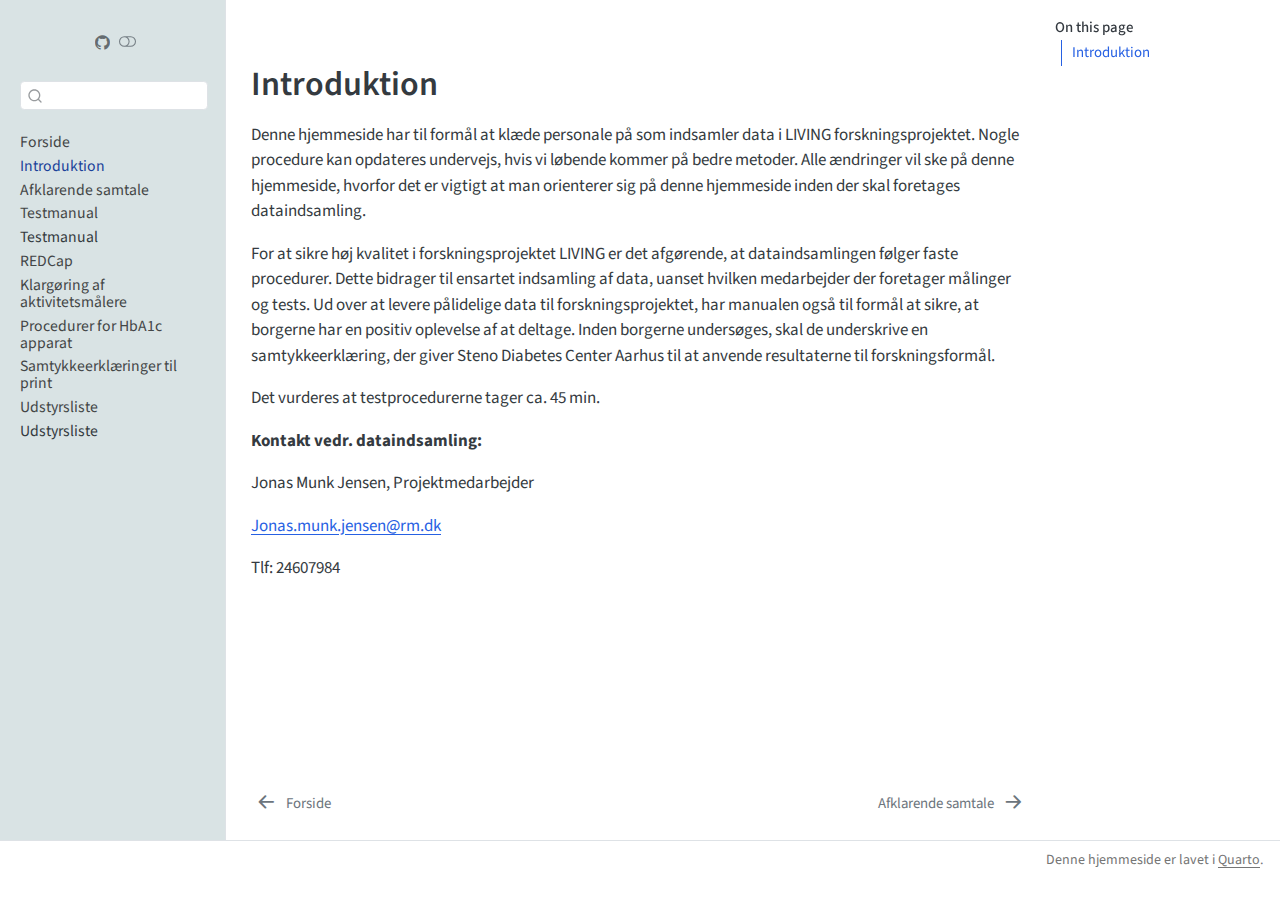
==== 0-introduktion.html @ ac3f7b63 "Built site for gh-pages" ====
<!DOCTYPE html>
<html xmlns="http://www.w3.org/1999/xhtml" lang="en" xml:lang="en"><head>

<meta charset="utf-8">
<meta name="generator" content="quarto-1.5.56">

<meta name="viewport" content="width=device-width, initial-scale=1.0, user-scalable=yes">


<title>introduktion – LIVING forskningsprojekt</title>
<style>
code{white-space: pre-wrap;}
span.smallcaps{font-variant: small-caps;}
div.columns{display: flex; gap: min(4vw, 1.5em);}
div.column{flex: auto; overflow-x: auto;}
div.hanging-indent{margin-left: 1.5em; text-indent: -1.5em;}
ul.task-list{list-style: none;}
ul.task-list li input[type="checkbox"] {
  width: 0.8em;
  margin: 0 0.8em 0.2em -1em; /* quarto-specific, see https://github.com/quarto-dev/quarto-cli/issues/4556 */ 
  vertical-align: middle;
}
</style>


<script src="site_libs/quarto-nav/quarto-nav.js"></script>
<script src="site_libs/clipboard/clipboard.min.js"></script>
<script src="site_libs/quarto-search/autocomplete.umd.js"></script>
<script src="site_libs/quarto-search/fuse.min.js"></script>
<script src="site_libs/quarto-search/quarto-search.js"></script>
<meta name="quarto:offset" content="./">
<link href="./1-afklarende-samtale.html" rel="next">
<link href="./index.html" rel="prev">
<script src="site_libs/quarto-html/quarto.js"></script>
<script src="site_libs/quarto-html/popper.min.js"></script>
<script src="site_libs/quarto-html/tippy.umd.min.js"></script>
<script src="site_libs/quarto-html/anchor.min.js"></script>
<link href="site_libs/quarto-html/tippy.css" rel="stylesheet">
<link href="site_libs/quarto-html/quarto-syntax-highlighting.css" rel="stylesheet" class="quarto-color-scheme" id="quarto-text-highlighting-styles">
<link href="site_libs/quarto-html/quarto-syntax-highlighting-dark.css" rel="prefetch" class="quarto-color-scheme quarto-color-alternate" id="quarto-text-highlighting-styles">
<script src="site_libs/bootstrap/bootstrap.min.js"></script>
<link href="site_libs/bootstrap/bootstrap-icons.css" rel="stylesheet">
<link href="site_libs/bootstrap/bootstrap.min.css" rel="stylesheet" class="quarto-color-scheme" id="quarto-bootstrap" data-mode="light">
<link href="site_libs/bootstrap/bootstrap-dark.min.css" rel="prefetch" class="quarto-color-scheme quarto-color-alternate" id="quarto-bootstrap" data-mode="light">
<script id="quarto-search-options" type="application/json">{
  "location": "sidebar",
  "copy-button": false,
  "collapse-after": 3,
  "panel-placement": "start",
  "type": "textbox",
  "limit": 50,
  "keyboard-shortcut": [
    "f",
    "/",
    "s"
  ],
  "show-item-context": false,
  "language": {
    "search-no-results-text": "No results",
    "search-matching-documents-text": "matching documents",
    "search-copy-link-title": "Copy link to search",
    "search-hide-matches-text": "Hide additional matches",
    "search-more-match-text": "more match in this document",
    "search-more-matches-text": "more matches in this document",
    "search-clear-button-title": "Clear",
    "search-text-placeholder": "",
    "search-detached-cancel-button-title": "Cancel",
    "search-submit-button-title": "Submit",
    "search-label": "Search"
  }
}</script>


</head>

<body class="nav-sidebar docked">

<div id="quarto-search-results"></div>
  <header id="quarto-header" class="headroom fixed-top">
  <nav class="quarto-secondary-nav">
    <div class="container-fluid d-flex">
      <button type="button" class="quarto-btn-toggle btn" data-bs-toggle="collapse" role="button" data-bs-target=".quarto-sidebar-collapse-item" aria-controls="quarto-sidebar" aria-expanded="false" aria-label="Toggle sidebar navigation" onclick="if (window.quartoToggleHeadroom) { window.quartoToggleHeadroom(); }">
        <i class="bi bi-layout-text-sidebar-reverse"></i>
      </button>
        <nav class="quarto-page-breadcrumbs" aria-label="breadcrumb"><ol class="breadcrumb"><li class="breadcrumb-item"><a href="./0-introduktion.html">Introduktion</a></li></ol></nav>
        <a class="flex-grow-1" role="navigation" data-bs-toggle="collapse" data-bs-target=".quarto-sidebar-collapse-item" aria-controls="quarto-sidebar" aria-expanded="false" aria-label="Toggle sidebar navigation" onclick="if (window.quartoToggleHeadroom) { window.quartoToggleHeadroom(); }">      
        </a>
      <button type="button" class="btn quarto-search-button" aria-label="Search" onclick="window.quartoOpenSearch();">
        <i class="bi bi-search"></i>
      </button>
    </div>
  </nav>
</header>
<!-- content -->
<div id="quarto-content" class="quarto-container page-columns page-rows-contents page-layout-article">
<!-- sidebar -->
  <nav id="quarto-sidebar" class="sidebar collapse collapse-horizontal quarto-sidebar-collapse-item sidebar-navigation docked overflow-auto">
    <div class="pt-lg-2 mt-2 text-center sidebar-header">
      <a href="./index.html" class="sidebar-logo-link">
      <img src="./logo.PNG" alt="" class="sidebar-logo py-0 d-lg-inline d-none">
      </a>
      <div class="sidebar-tools-main">
    <a href="https://github.com/Jonasmunkjensen/LIVING" title="LIVING" class="quarto-navigation-tool px-1" aria-label="LIVING"><i class="bi bi-github"></i></a>
  <a href="" class="quarto-color-scheme-toggle quarto-navigation-tool  px-1" onclick="window.quartoToggleColorScheme(); return false;" title="Toggle dark mode"><i class="bi"></i></a>
</div>
      </div>
        <div class="mt-2 flex-shrink-0 align-items-center">
        <div class="sidebar-search">
        <div id="quarto-search" class="" title="Search"></div>
        </div>
        </div>
    <div class="sidebar-menu-container"> 
    <ul class="list-unstyled mt-1">
        <li class="sidebar-item">
  <div class="sidebar-item-container"> 
  <a href="./index.html" class="sidebar-item-text sidebar-link">
 <span class="menu-text">Forside</span></a>
  </div>
</li>
        <li class="sidebar-item">
  <div class="sidebar-item-container"> 
  <a href="./0-introduktion.html" class="sidebar-item-text sidebar-link active">
 <span class="menu-text">Introduktion</span></a>
  </div>
</li>
        <li class="sidebar-item">
  <div class="sidebar-item-container"> 
  <a href="./1-afklarende-samtale.html" class="sidebar-item-text sidebar-link">
 <span class="menu-text">Afklarende samtale</span></a>
  </div>
</li>
        <li class="sidebar-item">
  <div class="sidebar-item-container"> 
  <a href="./2-testmanual.html" class="sidebar-item-text sidebar-link">
 <span class="menu-text">Testmanual</span></a>
  </div>
</li>
        <li class="sidebar-item">
 <span class="menu-text">Testmanual</span>
  </li>
        <li class="sidebar-item">
  <div class="sidebar-item-container"> 
  <a href="./3-REDCap.html" class="sidebar-item-text sidebar-link">
 <span class="menu-text">REDCap</span></a>
  </div>
</li>
        <li class="sidebar-item">
  <div class="sidebar-item-container"> 
  <a href="./4-opsætning-af-aktivitetsmåler.html" class="sidebar-item-text sidebar-link">
 <span class="menu-text">Klargøring af aktivitetsmålere</span></a>
  </div>
</li>
        <li class="sidebar-item">
  <div class="sidebar-item-container"> 
  <a href="./5-HbA1c-apparat.html" class="sidebar-item-text sidebar-link">
 <span class="menu-text">Procedurer for HbA1c apparat</span></a>
  </div>
</li>
        <li class="sidebar-item">
  <div class="sidebar-item-container"> 
  <a href="./6-Samtykkeerklæring.html" class="sidebar-item-text sidebar-link">
 <span class="menu-text">Samtykkeerklæringer til print</span></a>
  </div>
</li>
        <li class="sidebar-item">
  <div class="sidebar-item-container"> 
  <a href="./7-udstyrsliste.html" class="sidebar-item-text sidebar-link">
 <span class="menu-text">Udstyrsliste</span></a>
  </div>
</li>
        <li class="sidebar-item">
 <span class="menu-text">Udstyrsliste</span>
  </li>
    </ul>
    </div>
</nav>
<div id="quarto-sidebar-glass" class="quarto-sidebar-collapse-item" data-bs-toggle="collapse" data-bs-target=".quarto-sidebar-collapse-item"></div>
<!-- margin-sidebar -->
    <div id="quarto-margin-sidebar" class="sidebar margin-sidebar">
        <nav id="TOC" role="doc-toc" class="toc-active">
    <h2 id="toc-title">On this page</h2>
   
  <ul>
  <li><a href="#sec-introduktion" id="toc-sec-introduktion" class="nav-link active" data-scroll-target="#sec-introduktion">Introduktion</a></li>
  </ul>
</nav>
    </div>
<!-- main -->
<main class="content" id="quarto-document-content">




<section id="sec-introduktion" class="level1 unnumbered">
<h1 class="unnumbered">Introduktion</h1>
<p>Denne hjemmeside har til formål at klæde personale på som indsamler data i LIVING forskningsprojektet. Nogle procedure kan opdateres undervejs, hvis vi løbende kommer på bedre metoder. Alle ændringer vil ske på denne hjemmeside, hvorfor det er vigtigt at man orienterer sig på denne hjemmeside inden der skal foretages dataindsamling.</p>
<p>For at sikre høj kvalitet i forskningsprojektet LIVING er det afgørende, at dataindsamlingen følger faste procedurer. Dette bidrager til ensartet indsamling af data, uanset hvilken medarbejder der foretager målinger og tests. Ud over at levere pålidelige data til forskningsprojektet, har manualen også til formål at sikre, at borgerne har en positiv oplevelse af at deltage. Inden borgerne undersøges, skal de underskrive en samtykkeerklæring, der giver Steno Diabetes Center Aarhus til at anvende resultaterne til forskningsformål.</p>
<p>Det vurderes at testprocedurerne tager ca. 45 min.</p>
<p><strong>Kontakt vedr. dataindsamling:</strong></p>
<p>Jonas Munk Jensen, Projektmedarbejder</p>
<p><a href="mailto:Jonas.munk.jensen@rm.dk" class="email">Jonas.munk.jensen@rm.dk</a></p>
<p>Tlf: 24607984</p>


</section>

</main> <!-- /main -->
<script id="quarto-html-after-body" type="application/javascript">
window.document.addEventListener("DOMContentLoaded", function (event) {
  const toggleBodyColorMode = (bsSheetEl) => {
    const mode = bsSheetEl.getAttribute("data-mode");
    const bodyEl = window.document.querySelector("body");
    if (mode === "dark") {
      bodyEl.classList.add("quarto-dark");
      bodyEl.classList.remove("quarto-light");
    } else {
      bodyEl.classList.add("quarto-light");
      bodyEl.classList.remove("quarto-dark");
    }
  }
  const toggleBodyColorPrimary = () => {
    const bsSheetEl = window.document.querySelector("link#quarto-bootstrap");
    if (bsSheetEl) {
      toggleBodyColorMode(bsSheetEl);
    }
  }
  toggleBodyColorPrimary();  
  const disableStylesheet = (stylesheets) => {
    for (let i=0; i < stylesheets.length; i++) {
      const stylesheet = stylesheets[i];
      stylesheet.rel = 'prefetch';
    }
  }
  const enableStylesheet = (stylesheets) => {
    for (let i=0; i < stylesheets.length; i++) {
      const stylesheet = stylesheets[i];
      stylesheet.rel = 'stylesheet';
    }
  }
  const manageTransitions = (selector, allowTransitions) => {
    const els = window.document.querySelectorAll(selector);
    for (let i=0; i < els.length; i++) {
      const el = els[i];
      if (allowTransitions) {
        el.classList.remove('notransition');
      } else {
        el.classList.add('notransition');
      }
    }
  }
  const toggleGiscusIfUsed = (isAlternate, darkModeDefault) => {
    const baseTheme = document.querySelector('#giscus-base-theme')?.value ?? 'light';
    const alternateTheme = document.querySelector('#giscus-alt-theme')?.value ?? 'dark';
    let newTheme = '';
    if(darkModeDefault) {
      newTheme = isAlternate ? baseTheme : alternateTheme;
    } else {
      newTheme = isAlternate ? alternateTheme : baseTheme;
    }
    const changeGiscusTheme = () => {
      // From: https://github.com/giscus/giscus/issues/336
      const sendMessage = (message) => {
        const iframe = document.querySelector('iframe.giscus-frame');
        if (!iframe) return;
        iframe.contentWindow.postMessage({ giscus: message }, 'https://giscus.app');
      }
      sendMessage({
        setConfig: {
          theme: newTheme
        }
      });
    }
    const isGiscussLoaded = window.document.querySelector('iframe.giscus-frame') !== null;
    if (isGiscussLoaded) {
      changeGiscusTheme();
    }
  }
  const toggleColorMode = (alternate) => {
    // Switch the stylesheets
    const alternateStylesheets = window.document.querySelectorAll('link.quarto-color-scheme.quarto-color-alternate');
    manageTransitions('#quarto-margin-sidebar .nav-link', false);
    if (alternate) {
      enableStylesheet(alternateStylesheets);
      for (const sheetNode of alternateStylesheets) {
        if (sheetNode.id === "quarto-bootstrap") {
          toggleBodyColorMode(sheetNode);
        }
      }
    } else {
      disableStylesheet(alternateStylesheets);
      toggleBodyColorPrimary();
    }
    manageTransitions('#quarto-margin-sidebar .nav-link', true);
    // Switch the toggles
    const toggles = window.document.querySelectorAll('.quarto-color-scheme-toggle');
    for (let i=0; i < toggles.length; i++) {
      const toggle = toggles[i];
      if (toggle) {
        if (alternate) {
          toggle.classList.add("alternate");     
        } else {
          toggle.classList.remove("alternate");
        }
      }
    }
    // Hack to workaround the fact that safari doesn't
    // properly recolor the scrollbar when toggling (#1455)
    if (navigator.userAgent.indexOf('Safari') > 0 && navigator.userAgent.indexOf('Chrome') == -1) {
      manageTransitions("body", false);
      window.scrollTo(0, 1);
      setTimeout(() => {
        window.scrollTo(0, 0);
        manageTransitions("body", true);
      }, 40);  
    }
  }
  const isFileUrl = () => { 
    return window.location.protocol === 'file:';
  }
  const hasAlternateSentinel = () => {  
    let styleSentinel = getColorSchemeSentinel();
    if (styleSentinel !== null) {
      return styleSentinel === "alternate";
    } else {
      return false;
    }
  }
  const setStyleSentinel = (alternate) => {
    const value = alternate ? "alternate" : "default";
    if (!isFileUrl()) {
      window.localStorage.setItem("quarto-color-scheme", value);
    } else {
      localAlternateSentinel = value;
    }
  }
  const getColorSchemeSentinel = () => {
    if (!isFileUrl()) {
      const storageValue = window.localStorage.getItem("quarto-color-scheme");
      return storageValue != null ? storageValue : localAlternateSentinel;
    } else {
      return localAlternateSentinel;
    }
  }
  const darkModeDefault = false;
  let localAlternateSentinel = darkModeDefault ? 'alternate' : 'default';
  // Dark / light mode switch
  window.quartoToggleColorScheme = () => {
    // Read the current dark / light value 
    let toAlternate = !hasAlternateSentinel();
    toggleColorMode(toAlternate);
    setStyleSentinel(toAlternate);
    toggleGiscusIfUsed(toAlternate, darkModeDefault);
  };
  // Ensure there is a toggle, if there isn't float one in the top right
  if (window.document.querySelector('.quarto-color-scheme-toggle') === null) {
    const a = window.document.createElement('a');
    a.classList.add('top-right');
    a.classList.add('quarto-color-scheme-toggle');
    a.href = "";
    a.onclick = function() { try { window.quartoToggleColorScheme(); } catch {} return false; };
    const i = window.document.createElement("i");
    i.classList.add('bi');
    a.appendChild(i);
    window.document.body.appendChild(a);
  }
  // Switch to dark mode if need be
  if (hasAlternateSentinel()) {
    toggleColorMode(true);
  } else {
    toggleColorMode(false);
  }
  const icon = "";
  const anchorJS = new window.AnchorJS();
  anchorJS.options = {
    placement: 'right',
    icon: icon
  };
  anchorJS.add('.anchored');
  const isCodeAnnotation = (el) => {
    for (const clz of el.classList) {
      if (clz.startsWith('code-annotation-')) {                     
        return true;
      }
    }
    return false;
  }
  const onCopySuccess = function(e) {
    // button target
    const button = e.trigger;
    // don't keep focus
    button.blur();
    // flash "checked"
    button.classList.add('code-copy-button-checked');
    var currentTitle = button.getAttribute("title");
    button.setAttribute("title", "Copied!");
    let tooltip;
    if (window.bootstrap) {
      button.setAttribute("data-bs-toggle", "tooltip");
      button.setAttribute("data-bs-placement", "left");
      button.setAttribute("data-bs-title", "Copied!");
      tooltip = new bootstrap.Tooltip(button, 
        { trigger: "manual", 
          customClass: "code-copy-button-tooltip",
          offset: [0, -8]});
      tooltip.show();    
    }
    setTimeout(function() {
      if (tooltip) {
        tooltip.hide();
        button.removeAttribute("data-bs-title");
        button.removeAttribute("data-bs-toggle");
        button.removeAttribute("data-bs-placement");
      }
      button.setAttribute("title", currentTitle);
      button.classList.remove('code-copy-button-checked');
    }, 1000);
    // clear code selection
    e.clearSelection();
  }
  const getTextToCopy = function(trigger) {
      const codeEl = trigger.previousElementSibling.cloneNode(true);
      for (const childEl of codeEl.children) {
        if (isCodeAnnotation(childEl)) {
          childEl.remove();
        }
      }
      return codeEl.innerText;
  }
  const clipboard = new window.ClipboardJS('.code-copy-button:not([data-in-quarto-modal])', {
    text: getTextToCopy
  });
  clipboard.on('success', onCopySuccess);
  if (window.document.getElementById('quarto-embedded-source-code-modal')) {
    // For code content inside modals, clipBoardJS needs to be initialized with a container option
    // TODO: Check when it could be a function (https://github.com/zenorocha/clipboard.js/issues/860)
    const clipboardModal = new window.ClipboardJS('.code-copy-button[data-in-quarto-modal]', {
      text: getTextToCopy,
      container: window.document.getElementById('quarto-embedded-source-code-modal')
    });
    clipboardModal.on('success', onCopySuccess);
  }
    var localhostRegex = new RegExp(/^(?:http|https):\/\/localhost\:?[0-9]*\//);
    var mailtoRegex = new RegExp(/^mailto:/);
      var filterRegex = new RegExp("https:\/\/jonasmunkjensen\.github\.io\/LIVING\/");
    var isInternal = (href) => {
        return filterRegex.test(href) || localhostRegex.test(href) || mailtoRegex.test(href);
    }
    // Inspect non-navigation links and adorn them if external
 	var links = window.document.querySelectorAll('a[href]:not(.nav-link):not(.navbar-brand):not(.toc-action):not(.sidebar-link):not(.sidebar-item-toggle):not(.pagination-link):not(.no-external):not([aria-hidden]):not(.dropdown-item):not(.quarto-navigation-tool):not(.about-link)');
    for (var i=0; i<links.length; i++) {
      const link = links[i];
      if (!isInternal(link.href)) {
        // undo the damage that might have been done by quarto-nav.js in the case of
        // links that we want to consider external
        if (link.dataset.originalHref !== undefined) {
          link.href = link.dataset.originalHref;
        }
      }
    }
  function tippyHover(el, contentFn, onTriggerFn, onUntriggerFn) {
    const config = {
      allowHTML: true,
      maxWidth: 500,
      delay: 100,
      arrow: false,
      appendTo: function(el) {
          return el.parentElement;
      },
      interactive: true,
      interactiveBorder: 10,
      theme: 'quarto',
      placement: 'bottom-start',
    };
    if (contentFn) {
      config.content = contentFn;
    }
    if (onTriggerFn) {
      config.onTrigger = onTriggerFn;
    }
    if (onUntriggerFn) {
      config.onUntrigger = onUntriggerFn;
    }
    window.tippy(el, config); 
  }
  const noterefs = window.document.querySelectorAll('a[role="doc-noteref"]');
  for (var i=0; i<noterefs.length; i++) {
    const ref = noterefs[i];
    tippyHover(ref, function() {
      // use id or data attribute instead here
      let href = ref.getAttribute('data-footnote-href') || ref.getAttribute('href');
      try { href = new URL(href).hash; } catch {}
      const id = href.replace(/^#\/?/, "");
      const note = window.document.getElementById(id);
      if (note) {
        return note.innerHTML;
      } else {
        return "";
      }
    });
  }
  const xrefs = window.document.querySelectorAll('a.quarto-xref');
  const processXRef = (id, note) => {
    // Strip column container classes
    const stripColumnClz = (el) => {
      el.classList.remove("page-full", "page-columns");
      if (el.children) {
        for (const child of el.children) {
          stripColumnClz(child);
        }
      }
    }
    stripColumnClz(note)
    if (id === null || id.startsWith('sec-')) {
      // Special case sections, only their first couple elements
      const container = document.createElement("div");
      if (note.children && note.children.length > 2) {
        container.appendChild(note.children[0].cloneNode(true));
        for (let i = 1; i < note.children.length; i++) {
          const child = note.children[i];
          if (child.tagName === "P" && child.innerText === "") {
            continue;
          } else {
            container.appendChild(child.cloneNode(true));
            break;
          }
        }
        if (window.Quarto?.typesetMath) {
          window.Quarto.typesetMath(container);
        }
        return container.innerHTML
      } else {
        if (window.Quarto?.typesetMath) {
          window.Quarto.typesetMath(note);
        }
        return note.innerHTML;
      }
    } else {
      // Remove any anchor links if they are present
      const anchorLink = note.querySelector('a.anchorjs-link');
      if (anchorLink) {
        anchorLink.remove();
      }
      if (window.Quarto?.typesetMath) {
        window.Quarto.typesetMath(note);
      }
      // TODO in 1.5, we should make sure this works without a callout special case
      if (note.classList.contains("callout")) {
        return note.outerHTML;
      } else {
        return note.innerHTML;
      }
    }
  }
  for (var i=0; i<xrefs.length; i++) {
    const xref = xrefs[i];
    tippyHover(xref, undefined, function(instance) {
      instance.disable();
      let url = xref.getAttribute('href');
      let hash = undefined; 
      if (url.startsWith('#')) {
        hash = url;
      } else {
        try { hash = new URL(url).hash; } catch {}
      }
      if (hash) {
        const id = hash.replace(/^#\/?/, "");
        const note = window.document.getElementById(id);
        if (note !== null) {
          try {
            const html = processXRef(id, note.cloneNode(true));
            instance.setContent(html);
          } finally {
            instance.enable();
            instance.show();
          }
        } else {
          // See if we can fetch this
          fetch(url.split('#')[0])
          .then(res => res.text())
          .then(html => {
            const parser = new DOMParser();
            const htmlDoc = parser.parseFromString(html, "text/html");
            const note = htmlDoc.getElementById(id);
            if (note !== null) {
              const html = processXRef(id, note);
              instance.setContent(html);
            } 
          }).finally(() => {
            instance.enable();
            instance.show();
          });
        }
      } else {
        // See if we can fetch a full url (with no hash to target)
        // This is a special case and we should probably do some content thinning / targeting
        fetch(url)
        .then(res => res.text())
        .then(html => {
          const parser = new DOMParser();
          const htmlDoc = parser.parseFromString(html, "text/html");
          const note = htmlDoc.querySelector('main.content');
          if (note !== null) {
            // This should only happen for chapter cross references
            // (since there is no id in the URL)
            // remove the first header
            if (note.children.length > 0 && note.children[0].tagName === "HEADER") {
              note.children[0].remove();
            }
            const html = processXRef(null, note);
            instance.setContent(html);
          } 
        }).finally(() => {
          instance.enable();
          instance.show();
        });
      }
    }, function(instance) {
    });
  }
      let selectedAnnoteEl;
      const selectorForAnnotation = ( cell, annotation) => {
        let cellAttr = 'data-code-cell="' + cell + '"';
        let lineAttr = 'data-code-annotation="' +  annotation + '"';
        const selector = 'span[' + cellAttr + '][' + lineAttr + ']';
        return selector;
      }
      const selectCodeLines = (annoteEl) => {
        const doc = window.document;
        const targetCell = annoteEl.getAttribute("data-target-cell");
        const targetAnnotation = annoteEl.getAttribute("data-target-annotation");
        const annoteSpan = window.document.querySelector(selectorForAnnotation(targetCell, targetAnnotation));
        const lines = annoteSpan.getAttribute("data-code-lines").split(",");
        const lineIds = lines.map((line) => {
          return targetCell + "-" + line;
        })
        let top = null;
        let height = null;
        let parent = null;
        if (lineIds.length > 0) {
            //compute the position of the single el (top and bottom and make a div)
            const el = window.document.getElementById(lineIds[0]);
            top = el.offsetTop;
            height = el.offsetHeight;
            parent = el.parentElement.parentElement;
          if (lineIds.length > 1) {
            const lastEl = window.document.getElementById(lineIds[lineIds.length - 1]);
            const bottom = lastEl.offsetTop + lastEl.offsetHeight;
            height = bottom - top;
          }
          if (top !== null && height !== null && parent !== null) {
            // cook up a div (if necessary) and position it 
            let div = window.document.getElementById("code-annotation-line-highlight");
            if (div === null) {
              div = window.document.createElement("div");
              div.setAttribute("id", "code-annotation-line-highlight");
              div.style.position = 'absolute';
              parent.appendChild(div);
            }
            div.style.top = top - 2 + "px";
            div.style.height = height + 4 + "px";
            div.style.left = 0;
            let gutterDiv = window.document.getElementById("code-annotation-line-highlight-gutter");
            if (gutterDiv === null) {
              gutterDiv = window.document.createElement("div");
              gutterDiv.setAttribute("id", "code-annotation-line-highlight-gutter");
              gutterDiv.style.position = 'absolute';
              const codeCell = window.document.getElementById(targetCell);
              const gutter = codeCell.querySelector('.code-annotation-gutter');
              gutter.appendChild(gutterDiv);
            }
            gutterDiv.style.top = top - 2 + "px";
            gutterDiv.style.height = height + 4 + "px";
          }
          selectedAnnoteEl = annoteEl;
        }
      };
      const unselectCodeLines = () => {
        const elementsIds = ["code-annotation-line-highlight", "code-annotation-line-highlight-gutter"];
        elementsIds.forEach((elId) => {
          const div = window.document.getElementById(elId);
          if (div) {
            div.remove();
          }
        });
        selectedAnnoteEl = undefined;
      };
        // Handle positioning of the toggle
    window.addEventListener(
      "resize",
      throttle(() => {
        elRect = undefined;
        if (selectedAnnoteEl) {
          selectCodeLines(selectedAnnoteEl);
        }
      }, 10)
    );
    function throttle(fn, ms) {
    let throttle = false;
    let timer;
      return (...args) => {
        if(!throttle) { // first call gets through
            fn.apply(this, args);
            throttle = true;
        } else { // all the others get throttled
            if(timer) clearTimeout(timer); // cancel #2
            timer = setTimeout(() => {
              fn.apply(this, args);
              timer = throttle = false;
            }, ms);
        }
      };
    }
      // Attach click handler to the DT
      const annoteDls = window.document.querySelectorAll('dt[data-target-cell]');
      for (const annoteDlNode of annoteDls) {
        annoteDlNode.addEventListener('click', (event) => {
          const clickedEl = event.target;
          if (clickedEl !== selectedAnnoteEl) {
            unselectCodeLines();
            const activeEl = window.document.querySelector('dt[data-target-cell].code-annotation-active');
            if (activeEl) {
              activeEl.classList.remove('code-annotation-active');
            }
            selectCodeLines(clickedEl);
            clickedEl.classList.add('code-annotation-active');
          } else {
            // Unselect the line
            unselectCodeLines();
            clickedEl.classList.remove('code-annotation-active');
          }
        });
      }
  const findCites = (el) => {
    const parentEl = el.parentElement;
    if (parentEl) {
      const cites = parentEl.dataset.cites;
      if (cites) {
        return {
          el,
          cites: cites.split(' ')
        };
      } else {
        return findCites(el.parentElement)
      }
    } else {
      return undefined;
    }
  };
  var bibliorefs = window.document.querySelectorAll('a[role="doc-biblioref"]');
  for (var i=0; i<bibliorefs.length; i++) {
    const ref = bibliorefs[i];
    const citeInfo = findCites(ref);
    if (citeInfo) {
      tippyHover(citeInfo.el, function() {
        var popup = window.document.createElement('div');
        citeInfo.cites.forEach(function(cite) {
          var citeDiv = window.document.createElement('div');
          citeDiv.classList.add('hanging-indent');
          citeDiv.classList.add('csl-entry');
          var biblioDiv = window.document.getElementById('ref-' + cite);
          if (biblioDiv) {
            citeDiv.innerHTML = biblioDiv.innerHTML;
          }
          popup.appendChild(citeDiv);
        });
        return popup.innerHTML;
      });
    }
  }
});
</script>
<nav class="page-navigation">
  <div class="nav-page nav-page-previous">
      <a href="./index.html" class="pagination-link" aria-label="Forside">
        <i class="bi bi-arrow-left-short"></i> <span class="nav-page-text">Forside</span>
      </a>          
  </div>
  <div class="nav-page nav-page-next">
      <a href="./1-afklarende-samtale.html" class="pagination-link" aria-label="Afklarende samtale">
        <span class="nav-page-text">Afklarende samtale</span> <i class="bi bi-arrow-right-short"></i>
      </a>
  </div>
</nav>
</div> <!-- /content -->
<footer class="footer">
  <div class="nav-footer">
    <div class="nav-footer-left">
      &nbsp;
    </div>   
    <div class="nav-footer-center">
      &nbsp;
    </div>
    <div class="nav-footer-right">
<p>Denne hjemmeside er lavet i <a href="https://quarto.org/">Quarto</a>.</p>
</div>
  </div>
</footer>




</body></html>
---- site_libs/quarto-html/tippy.css ----
.tippy-box[data-animation=fade][data-state=hidden]{opacity:0}[data-tippy-root]{max-width:calc(100vw - 10px)}.tippy-box{position:relative;background-color:#333;color:#fff;border-radius:4px;font-size:14px;line-height:1.4;white-space:normal;outline:0;transition-property:transform,visibility,opacity}.tippy-box[data-placement^=top]>.tippy-arrow{bottom:0}.tippy-box[data-placement^=top]>.tippy-arrow:before{bottom:-7px;left:0;border-width:8px 8px 0;border-top-color:initial;transform-origin:center top}.tippy-box[data-placement^=bottom]>.tippy-arrow{top:0}.tippy-box[data-placement^=bottom]>.tippy-arrow:before{top:-7px;left:0;border-width:0 8px 8px;border-bottom-color:initial;transform-origin:center bottom}.tippy-box[data-placement^=left]>.tippy-arrow{right:0}.tippy-box[data-placement^=left]>.tippy-arrow:before{border-width:8px 0 8px 8px;border-left-color:initial;right:-7px;transform-origin:center left}.tippy-box[data-placement^=right]>.tippy-arrow{left:0}.tippy-box[data-placement^=right]>.tippy-arrow:before{left:-7px;border-width:8px 8px 8px 0;border-right-color:initial;transform-origin:center right}.tippy-box[data-inertia][data-state=visible]{transition-timing-function:cubic-bezier(.54,1.5,.38,1.11)}.tippy-arrow{width:16px;height:16px;color:#333}.tippy-arrow:before{content:"";position:absolute;border-color:transparent;border-style:solid}.tippy-content{position:relative;padding:5px 9px;z-index:1}
---- site_libs/quarto-html/quarto-syntax-highlighting.css ----
/* quarto syntax highlight colors */
:root {
  --quarto-hl-ot-color: #003B4F;
  --quarto-hl-at-color: #657422;
  --quarto-hl-ss-color: #20794D;
  --quarto-hl-an-color: #5E5E5E;
  --quarto-hl-fu-color: #4758AB;
  --quarto-hl-st-color: #20794D;
  --quarto-hl-cf-color: #003B4F;
  --quarto-hl-op-color: #5E5E5E;
  --quarto-hl-er-color: #AD0000;
  --quarto-hl-bn-color: #AD0000;
  --quarto-hl-al-color: #AD0000;
  --quarto-hl-va-color: #111111;
  --quarto-hl-bu-color: inherit;
  --quarto-hl-ex-color: inherit;
  --quarto-hl-pp-color: #AD0000;
  --quarto-hl-in-color: #5E5E5E;
  --quarto-hl-vs-color: #20794D;
  --quarto-hl-wa-color: #5E5E5E;
  --quarto-hl-do-color: #5E5E5E;
  --quarto-hl-im-color: #00769E;
  --quarto-hl-ch-color: #20794D;
  --quarto-hl-dt-color: #AD0000;
  --quarto-hl-fl-color: #AD0000;
  --quarto-hl-co-color: #5E5E5E;
  --quarto-hl-cv-color: #5E5E5E;
  --quarto-hl-cn-color: #8f5902;
  --quarto-hl-sc-color: #5E5E5E;
  --quarto-hl-dv-color: #AD0000;
  --quarto-hl-kw-color: #003B4F;
}

/* other quarto variables */
:root {
  --quarto-font-monospace: SFMono-Regular, Menlo, Monaco, Consolas, "Liberation Mono", "Courier New", monospace;
}

pre > code.sourceCode > span {
  color: #003B4F;
}

code span {
  color: #003B4F;
}

code.sourceCode > span {
  color: #003B4F;
}

div.sourceCode,
div.sourceCode pre.sourceCode {
  color: #003B4F;
}

code span.ot {
  color: #003B4F;
  font-style: inherit;
}

code span.at {
  color: #657422;
  font-style: inherit;
}

code span.ss {
  color: #20794D;
  font-style: inherit;
}

code span.an {
  color: #5E5E5E;
  font-style: inherit;
}

code span.fu {
  color: #4758AB;
  font-style: inherit;
}

code span.st {
  color: #20794D;
  font-style: inherit;
}

code span.cf {
  color: #003B4F;
  font-weight: bold;
  font-style: inherit;
}

code span.op {
  color: #5E5E5E;
  font-style: inherit;
}

code span.er {
  color: #AD0000;
  font-style: inherit;
}

code span.bn {
  color: #AD0000;
  font-style: inherit;
}

code span.al {
  color: #AD0000;
  font-style: inherit;
}

code span.va {
  color: #111111;
  font-style: inherit;
}

code span.bu {
  font-style: inherit;
}

code span.ex {
  font-style: inherit;
}

code span.pp {
  color: #AD0000;
  font-style: inherit;
}

code span.in {
  color: #5E5E5E;
  font-style: inherit;
}

code span.vs {
  color: #20794D;
  font-style: inherit;
}

code span.wa {
  color: #5E5E5E;
  font-style: italic;
}

code span.do {
  color: #5E5E5E;
  font-style: italic;
}

code span.im {
  color: #00769E;
  font-style: inherit;
}

code span.ch {
  color: #20794D;
  font-style: inherit;
}

code span.dt {
  color: #AD0000;
  font-style: inherit;
}

code span.fl {
  color: #AD0000;
  font-style: inherit;
}

code span.co {
  color: #5E5E5E;
  font-style: inherit;
}

code span.cv {
  color: #5E5E5E;
  font-style: italic;
}

code span.cn {
  color: #8f5902;
  font-style: inherit;
}

code span.sc {
  color: #5E5E5E;
  font-style: inherit;
}

code span.dv {
  color: #AD0000;
  font-style: inherit;
}

code span.kw {
  color: #003B4F;
  font-weight: bold;
  font-style: inherit;
}

.prevent-inlining {
  content: "</";
}

/*# sourceMappingURL=debc5d5d77c3f9108843748ff7464032.css.map */
---- site_libs/quarto-html/quarto-syntax-highlighting-dark.css ----
/* quarto syntax highlight colors */
:root {
  --quarto-hl-al-color: #f07178;
  --quarto-hl-an-color: #d4d0ab;
  --quarto-hl-at-color: #00e0e0;
  --quarto-hl-bn-color: #d4d0ab;
  --quarto-hl-bu-color: #abe338;
  --quarto-hl-ch-color: #abe338;
  --quarto-hl-co-color: #f8f8f2;
  --quarto-hl-cv-color: #ffd700;
  --quarto-hl-cn-color: #ffd700;
  --quarto-hl-cf-color: #ffa07a;
  --quarto-hl-dt-color: #ffa07a;
  --quarto-hl-dv-color: #d4d0ab;
  --quarto-hl-do-color: #f8f8f2;
  --quarto-hl-er-color: #f07178;
  --quarto-hl-ex-color: #00e0e0;
  --quarto-hl-fl-color: #d4d0ab;
  --quarto-hl-fu-color: #ffa07a;
  --quarto-hl-im-color: #abe338;
  --quarto-hl-in-color: #d4d0ab;
  --quarto-hl-kw-color: #ffa07a;
  --quarto-hl-op-color: #ffa07a;
  --quarto-hl-ot-color: #00e0e0;
  --quarto-hl-pp-color: #dcc6e0;
  --quarto-hl-re-color: #00e0e0;
  --quarto-hl-sc-color: #abe338;
  --quarto-hl-ss-color: #abe338;
  --quarto-hl-st-color: #abe338;
  --quarto-hl-va-color: #00e0e0;
  --quarto-hl-vs-color: #abe338;
  --quarto-hl-wa-color: #dcc6e0;
}

/* other quarto variables */
:root {
  --quarto-font-monospace: SFMono-Regular, Menlo, Monaco, Consolas, "Liberation Mono", "Courier New", monospace;
}

code span.al {
  background-color: #2a0f15;
  font-weight: bold;
  color: #f07178;
}

code span.an {
  color: #d4d0ab;
}

code span.at {
  color: #00e0e0;
}

code span.bn {
  color: #d4d0ab;
}

code span.bu {
  color: #abe338;
}

code span.ch {
  color: #abe338;
}

code span.co {
  font-style: italic;
  color: #f8f8f2;
}

code span.cv {
  color: #ffd700;
}

code span.cn {
  color: #ffd700;
}

code span.cf {
  font-weight: bold;
  color: #ffa07a;
}

code span.dt {
  color: #ffa07a;
}

code span.dv {
  color: #d4d0ab;
}

code span.do {
  color: #f8f8f2;
}

code span.er {
  color: #f07178;
  text-decoration: underline;
}

code span.ex {
  font-weight: bold;
  color: #00e0e0;
}

code span.fl {
  color: #d4d0ab;
}

code span.fu {
  color: #ffa07a;
}

code span.im {
  color: #abe338;
}

code span.in {
  color: #d4d0ab;
}

code span.kw {
  font-weight: bold;
  color: #ffa07a;
}

pre > code.sourceCode > span {
  color: #f8f8f2;
}

code span {
  color: #f8f8f2;
}

code.sourceCode > span {
  color: #f8f8f2;
}

div.sourceCode,
div.sourceCode pre.sourceCode {
  color: #f8f8f2;
}

code span.op {
  color: #ffa07a;
}

code span.ot {
  color: #00e0e0;
}

code span.pp {
  color: #dcc6e0;
}

code span.re {
  background-color: #f8f8f2;
  color: #00e0e0;
}

code span.sc {
  color: #abe338;
}

code span.ss {
  color: #abe338;
}

code span.st {
  color: #abe338;
}

code span.va {
  color: #00e0e0;
}

code span.vs {
  color: #abe338;
}

code span.wa {
  color: #dcc6e0;
}

.prevent-inlining {
  content: "</";
}

/*# sourceMappingURL=935a306eefa94366c21e1a970dddb765.css.map */
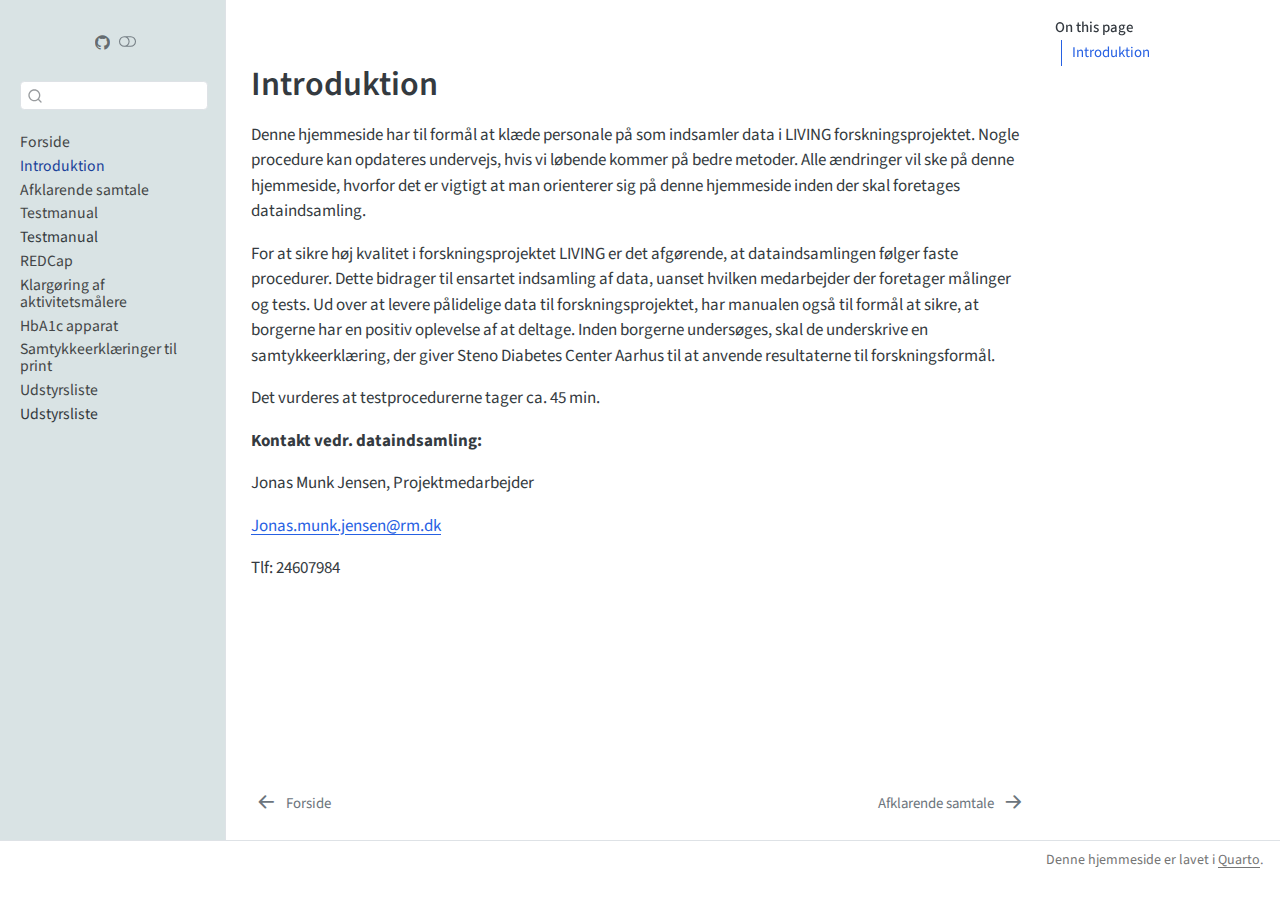
==== commit 510baf9f: "Built site for gh-pages" ====
--- a/0-introduktion.html
+++ b/0-introduktion.html
@@ -153,7 +153,7 @@
         <li class="sidebar-item">
   <div class="sidebar-item-container"> 
   <a href="./5-HbA1c-apparat.html" class="sidebar-item-text sidebar-link">
- <span class="menu-text">Procedurer for HbA1c apparat</span></a>
+ <span class="menu-text">HbA1c apparat</span></a>
   </div>
 </li>
         <li class="sidebar-item">
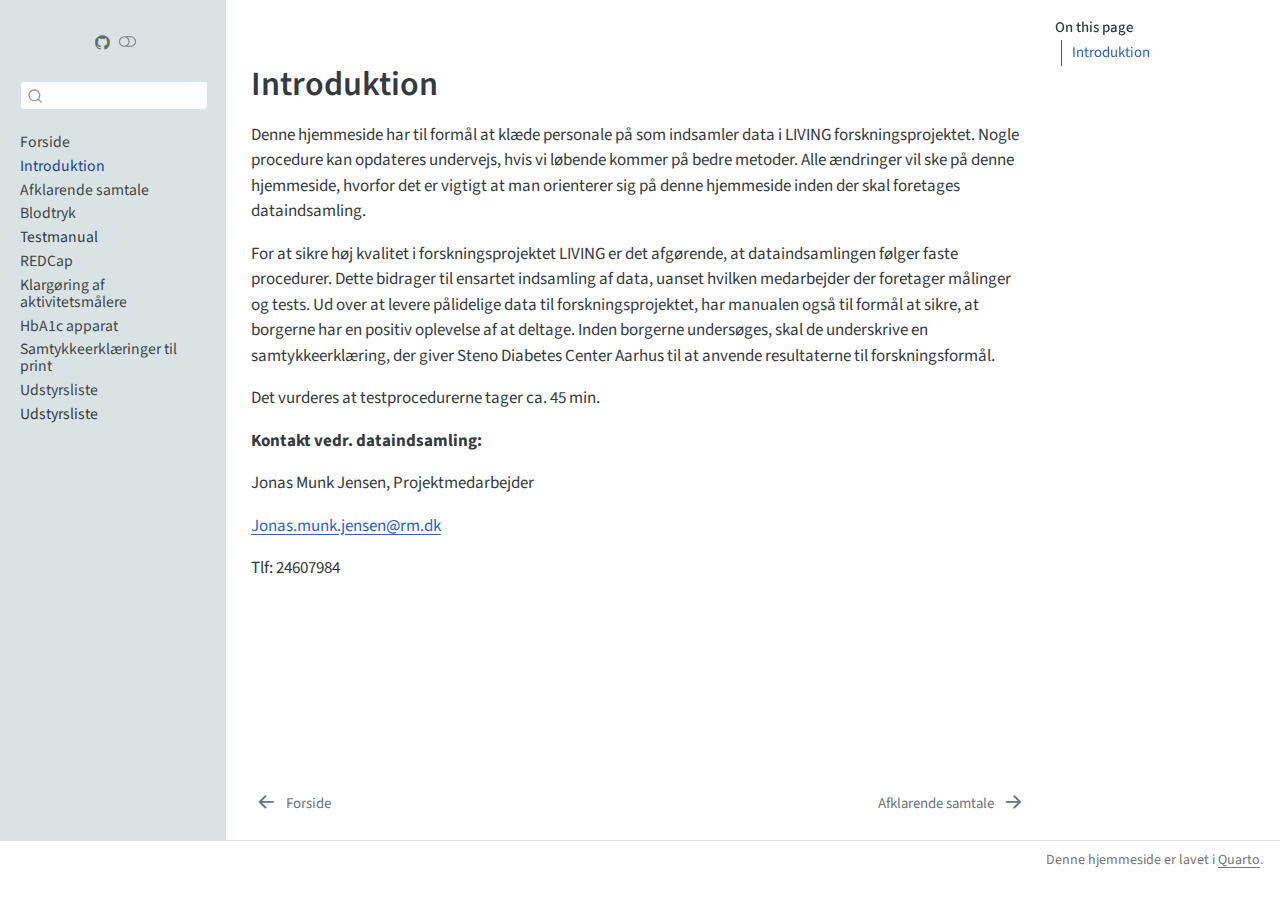
==== commit 4d6f5624: "Built site for gh-pages" ====
--- a/0-introduktion.html
+++ b/0-introduktion.html
@@ -132,7 +132,7 @@
         <li class="sidebar-item">
   <div class="sidebar-item-container"> 
   <a href="./2-testmanual.html" class="sidebar-item-text sidebar-link">
- <span class="menu-text">Testmanual</span></a>
+ <span class="menu-text">Blodtryk</span></a>
   </div>
 </li>
         <li class="sidebar-item">
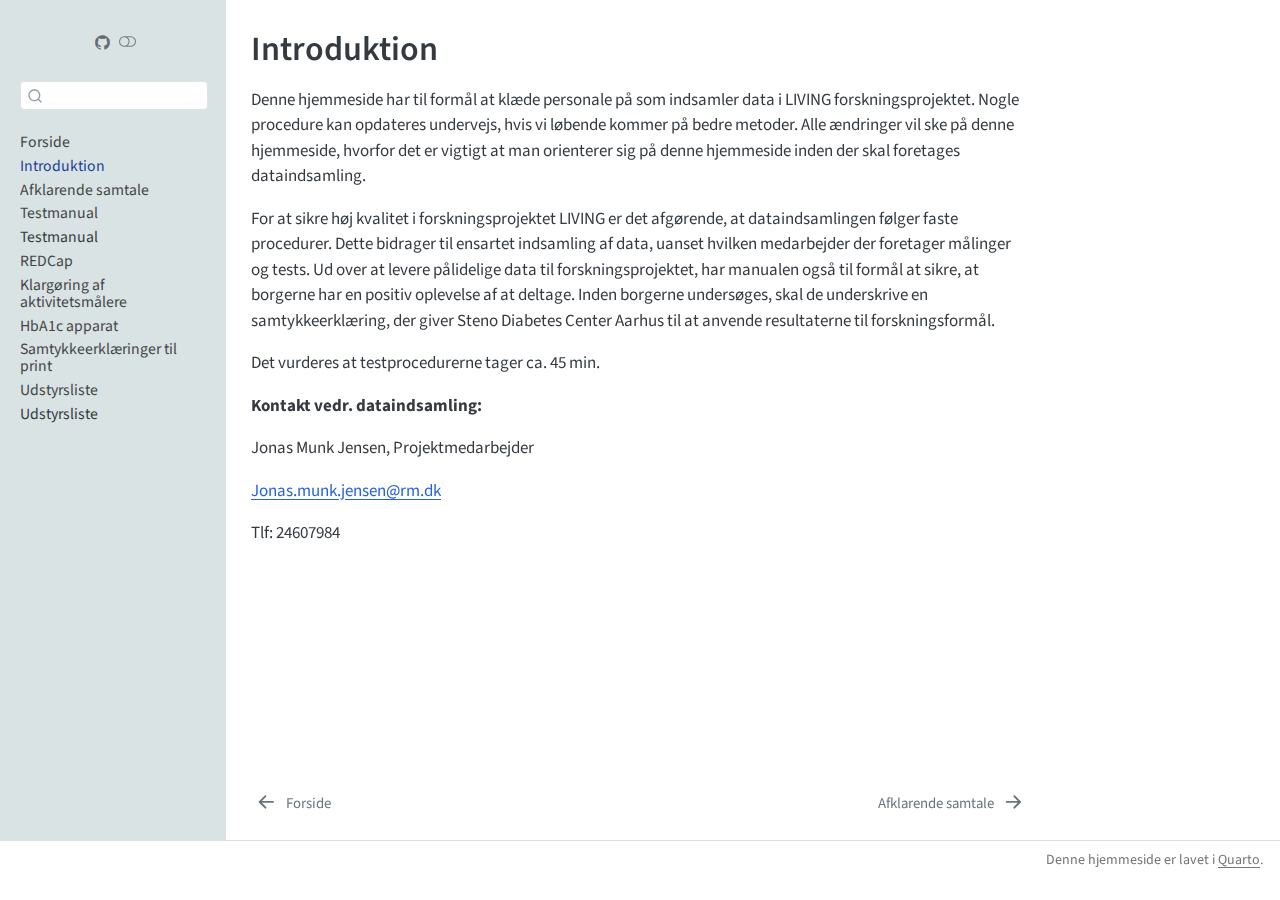
==== commit fe3f2fb8: "Built site for gh-pages" ====
--- a/0-introduktion.html
+++ b/0-introduktion.html
@@ -7,7 +7,7 @@
 <meta name="viewport" content="width=device-width, initial-scale=1.0, user-scalable=yes">
 
 
-<title>introduktion – LIVING forskningsprojekt</title>
+<title>Introduktion – LIVING forskningsprojekt</title>
 <style>
 code{white-space: pre-wrap;}
 span.smallcaps{font-variant: small-caps;}
@@ -132,7 +132,7 @@
         <li class="sidebar-item">
   <div class="sidebar-item-container"> 
   <a href="./2-testmanual.html" class="sidebar-item-text sidebar-link">
- <span class="menu-text">Blodtryk</span></a>
+ <span class="menu-text">Testmanual</span></a>
   </div>
 </li>
         <li class="sidebar-item">
@@ -176,23 +176,31 @@
 </nav>
 <div id="quarto-sidebar-glass" class="quarto-sidebar-collapse-item" data-bs-toggle="collapse" data-bs-target=".quarto-sidebar-collapse-item"></div>
 <!-- margin-sidebar -->
-    <div id="quarto-margin-sidebar" class="sidebar margin-sidebar">
-        <nav id="TOC" role="doc-toc" class="toc-active">
-    <h2 id="toc-title">On this page</h2>
-   
-  <ul>
-  <li><a href="#sec-introduktion" id="toc-sec-introduktion" class="nav-link active" data-scroll-target="#sec-introduktion">Introduktion</a></li>
-  </ul>
-</nav>
+    <div id="quarto-margin-sidebar" class="sidebar margin-sidebar zindex-bottom">
+        
     </div>
 <!-- main -->
 <main class="content" id="quarto-document-content">
 
-
-
-
-<section id="sec-introduktion" class="level1 unnumbered">
-<h1 class="unnumbered">Introduktion</h1>
+<header id="title-block-header" class="quarto-title-block default">
+<div class="quarto-title">
+<h1 class="title">Introduktion</h1>
+</div>
+
+
+
+<div class="quarto-title-meta">
+
+    
+  
+    
+  </div>
+  
+
+
+</header>
+
+
 <p>Denne hjemmeside har til formål at klæde personale på som indsamler data i LIVING forskningsprojektet. Nogle procedure kan opdateres undervejs, hvis vi løbende kommer på bedre metoder. Alle ændringer vil ske på denne hjemmeside, hvorfor det er vigtigt at man orienterer sig på denne hjemmeside inden der skal foretages dataindsamling.</p>
 <p>For at sikre høj kvalitet i forskningsprojektet LIVING er det afgørende, at dataindsamlingen følger faste procedurer. Dette bidrager til ensartet indsamling af data, uanset hvilken medarbejder der foretager målinger og tests. Ud over at levere pålidelige data til forskningsprojektet, har manualen også til formål at sikre, at borgerne har en positiv oplevelse af at deltage. Inden borgerne undersøges, skal de underskrive en samtykkeerklæring, der giver Steno Diabetes Center Aarhus til at anvende resultaterne til forskningsformål.</p>
 <p>Det vurderes at testprocedurerne tager ca. 45 min.</p>
@@ -202,7 +210,6 @@
 <p>Tlf: 24607984</p>
 
 
-</section>
 
 </main> <!-- /main -->
 <script id="quarto-html-after-body" type="application/javascript">
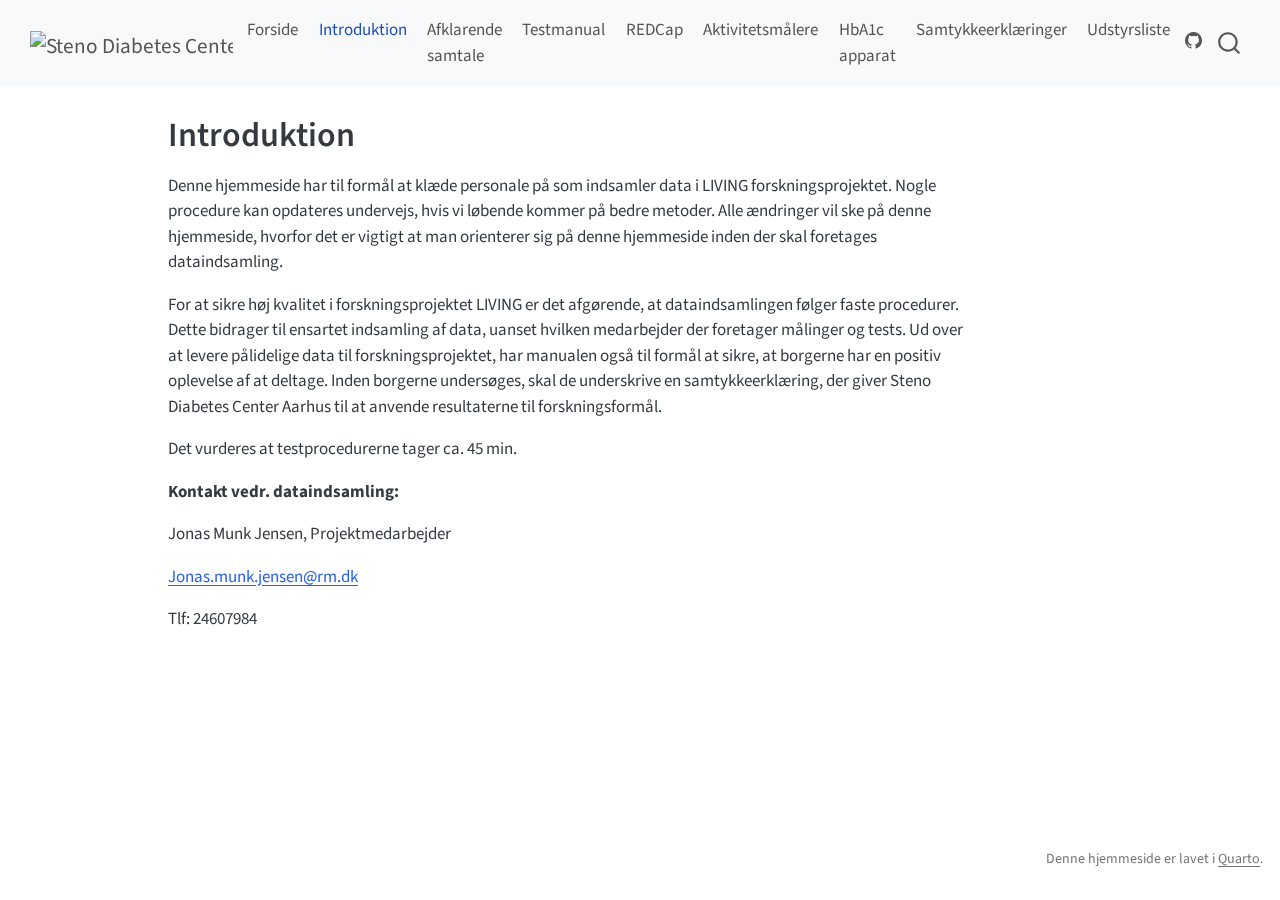
==== commit c3ee19b7: "Built site for gh-pages" ====
--- a/0-introduktion.html
+++ b/0-introduktion.html
@@ -24,30 +24,27 @@
 
 
 <script src="site_libs/quarto-nav/quarto-nav.js"></script>
+<script src="site_libs/quarto-nav/headroom.min.js"></script>
 <script src="site_libs/clipboard/clipboard.min.js"></script>
 <script src="site_libs/quarto-search/autocomplete.umd.js"></script>
 <script src="site_libs/quarto-search/fuse.min.js"></script>
 <script src="site_libs/quarto-search/quarto-search.js"></script>
 <meta name="quarto:offset" content="./">
-<link href="./1-afklarende-samtale.html" rel="next">
-<link href="./index.html" rel="prev">
 <script src="site_libs/quarto-html/quarto.js"></script>
 <script src="site_libs/quarto-html/popper.min.js"></script>
 <script src="site_libs/quarto-html/tippy.umd.min.js"></script>
 <script src="site_libs/quarto-html/anchor.min.js"></script>
 <link href="site_libs/quarto-html/tippy.css" rel="stylesheet">
-<link href="site_libs/quarto-html/quarto-syntax-highlighting.css" rel="stylesheet" class="quarto-color-scheme" id="quarto-text-highlighting-styles">
-<link href="site_libs/quarto-html/quarto-syntax-highlighting-dark.css" rel="prefetch" class="quarto-color-scheme quarto-color-alternate" id="quarto-text-highlighting-styles">
+<link href="site_libs/quarto-html/quarto-syntax-highlighting.css" rel="stylesheet" id="quarto-text-highlighting-styles">
 <script src="site_libs/bootstrap/bootstrap.min.js"></script>
 <link href="site_libs/bootstrap/bootstrap-icons.css" rel="stylesheet">
-<link href="site_libs/bootstrap/bootstrap.min.css" rel="stylesheet" class="quarto-color-scheme" id="quarto-bootstrap" data-mode="light">
-<link href="site_libs/bootstrap/bootstrap-dark.min.css" rel="prefetch" class="quarto-color-scheme quarto-color-alternate" id="quarto-bootstrap" data-mode="light">
+<link href="site_libs/bootstrap/bootstrap.min.css" rel="stylesheet" id="quarto-bootstrap" data-mode="light">
 <script id="quarto-search-options" type="application/json">{
-  "location": "sidebar",
+  "location": "navbar",
   "copy-button": false,
   "collapse-after": 3,
-  "panel-placement": "start",
-  "type": "textbox",
+  "panel-placement": "end",
+  "type": "overlay",
   "limit": 50,
   "keyboard-shortcut": [
     "f",
@@ -73,108 +70,70 @@
 
 </head>
 
-<body class="nav-sidebar docked">
+<body class="nav-fixed">
 
 <div id="quarto-search-results"></div>
   <header id="quarto-header" class="headroom fixed-top">
-  <nav class="quarto-secondary-nav">
-    <div class="container-fluid d-flex">
-      <button type="button" class="quarto-btn-toggle btn" data-bs-toggle="collapse" role="button" data-bs-target=".quarto-sidebar-collapse-item" aria-controls="quarto-sidebar" aria-expanded="false" aria-label="Toggle sidebar navigation" onclick="if (window.quartoToggleHeadroom) { window.quartoToggleHeadroom(); }">
-        <i class="bi bi-layout-text-sidebar-reverse"></i>
-      </button>
-        <nav class="quarto-page-breadcrumbs" aria-label="breadcrumb"><ol class="breadcrumb"><li class="breadcrumb-item"><a href="./0-introduktion.html">Introduktion</a></li></ol></nav>
-        <a class="flex-grow-1" role="navigation" data-bs-toggle="collapse" data-bs-target=".quarto-sidebar-collapse-item" aria-controls="quarto-sidebar" aria-expanded="false" aria-label="Toggle sidebar navigation" onclick="if (window.quartoToggleHeadroom) { window.quartoToggleHeadroom(); }">      
-        </a>
-      <button type="button" class="btn quarto-search-button" aria-label="Search" onclick="window.quartoOpenSearch();">
-        <i class="bi bi-search"></i>
-      </button>
-    </div>
-  </nav>
+    <nav class="navbar navbar-expand-lg " data-bs-theme="dark">
+      <div class="navbar-container container-fluid">
+      <div class="navbar-brand-container mx-auto">
+    <a href="./index.html" class="navbar-brand navbar-brand-logo">
+    <img src="./logo.PNG" alt="Steno Diabetes Center Aarhus" class="navbar-logo">
+    </a>
+  </div>
+            <div id="quarto-search" class="" title="Search"></div>
+          <button class="navbar-toggler" type="button" data-bs-toggle="collapse" data-bs-target="#navbarCollapse" aria-controls="navbarCollapse" role="menu" aria-expanded="false" aria-label="Toggle navigation" onclick="if (window.quartoToggleHeadroom) { window.quartoToggleHeadroom(); }">
+  <span class="navbar-toggler-icon"></span>
+</button>
+          <div class="collapse navbar-collapse" id="navbarCollapse">
+            <ul class="navbar-nav navbar-nav-scroll me-auto">
+  <li class="nav-item">
+    <a class="nav-link" href="./index.html"> 
+<span class="menu-text">Forside</span></a>
+  </li>  
+  <li class="nav-item">
+    <a class="nav-link active" href="./0-introduktion.html" aria-current="page"> 
+<span class="menu-text">Introduktion</span></a>
+  </li>  
+  <li class="nav-item">
+    <a class="nav-link" href="./1-afklarende-samtale.html"> 
+<span class="menu-text">Afklarende samtale</span></a>
+  </li>  
+  <li class="nav-item">
+    <a class="nav-link" href="./Testmanual"> 
+<span class="menu-text">Testmanual</span></a>
+  </li>  
+  <li class="nav-item">
+    <a class="nav-link" href="./3-REDCap.html"> 
+<span class="menu-text">REDCap</span></a>
+  </li>  
+  <li class="nav-item">
+    <a class="nav-link" href="./4-opsætning-af-aktivitetsmåler.html"> 
+<span class="menu-text">Aktivitetsmålere</span></a>
+  </li>  
+  <li class="nav-item">
+    <a class="nav-link" href="./5-HbA1c-apparat.html"> 
+<span class="menu-text">HbA1c apparat</span></a>
+  </li>  
+  <li class="nav-item">
+    <a class="nav-link" href="./6-Samtykkeerklæring.html"> 
+<span class="menu-text">Samtykkeerklæringer</span></a>
+  </li>  
+  <li class="nav-item">
+    <a class="nav-link" href="./7-udstyrsliste.html"> 
+<span class="menu-text">Udstyrsliste</span></a>
+  </li>  
+</ul>
+          </div> <!-- /navcollapse -->
+            <div class="quarto-navbar-tools">
+    <a href="https://github.com/Jonasmunkjensen/LIVING" title="LIVING" class="quarto-navigation-tool px-1" aria-label="LIVING"><i class="bi bi-github"></i></a>
+</div>
+      </div> <!-- /container-fluid -->
+    </nav>
 </header>
 <!-- content -->
-<div id="quarto-content" class="quarto-container page-columns page-rows-contents page-layout-article">
+<div id="quarto-content" class="quarto-container page-columns page-rows-contents page-layout-article page-navbar">
 <!-- sidebar -->
-  <nav id="quarto-sidebar" class="sidebar collapse collapse-horizontal quarto-sidebar-collapse-item sidebar-navigation docked overflow-auto">
-    <div class="pt-lg-2 mt-2 text-center sidebar-header">
-      <a href="./index.html" class="sidebar-logo-link">
-      <img src="./logo.PNG" alt="" class="sidebar-logo py-0 d-lg-inline d-none">
-      </a>
-      <div class="sidebar-tools-main">
-    <a href="https://github.com/Jonasmunkjensen/LIVING" title="LIVING" class="quarto-navigation-tool px-1" aria-label="LIVING"><i class="bi bi-github"></i></a>
-  <a href="" class="quarto-color-scheme-toggle quarto-navigation-tool  px-1" onclick="window.quartoToggleColorScheme(); return false;" title="Toggle dark mode"><i class="bi"></i></a>
-</div>
-      </div>
-        <div class="mt-2 flex-shrink-0 align-items-center">
-        <div class="sidebar-search">
-        <div id="quarto-search" class="" title="Search"></div>
-        </div>
-        </div>
-    <div class="sidebar-menu-container"> 
-    <ul class="list-unstyled mt-1">
-        <li class="sidebar-item">
-  <div class="sidebar-item-container"> 
-  <a href="./index.html" class="sidebar-item-text sidebar-link">
- <span class="menu-text">Forside</span></a>
-  </div>
-</li>
-        <li class="sidebar-item">
-  <div class="sidebar-item-container"> 
-  <a href="./0-introduktion.html" class="sidebar-item-text sidebar-link active">
- <span class="menu-text">Introduktion</span></a>
-  </div>
-</li>
-        <li class="sidebar-item">
-  <div class="sidebar-item-container"> 
-  <a href="./1-afklarende-samtale.html" class="sidebar-item-text sidebar-link">
- <span class="menu-text">Afklarende samtale</span></a>
-  </div>
-</li>
-        <li class="sidebar-item">
-  <div class="sidebar-item-container"> 
-  <a href="./2-testmanual.html" class="sidebar-item-text sidebar-link">
- <span class="menu-text">Testmanual</span></a>
-  </div>
-</li>
-        <li class="sidebar-item">
- <span class="menu-text">Testmanual</span>
-  </li>
-        <li class="sidebar-item">
-  <div class="sidebar-item-container"> 
-  <a href="./3-REDCap.html" class="sidebar-item-text sidebar-link">
- <span class="menu-text">REDCap</span></a>
-  </div>
-</li>
-        <li class="sidebar-item">
-  <div class="sidebar-item-container"> 
-  <a href="./4-opsætning-af-aktivitetsmåler.html" class="sidebar-item-text sidebar-link">
- <span class="menu-text">Klargøring af aktivitetsmålere</span></a>
-  </div>
-</li>
-        <li class="sidebar-item">
-  <div class="sidebar-item-container"> 
-  <a href="./5-HbA1c-apparat.html" class="sidebar-item-text sidebar-link">
- <span class="menu-text">HbA1c apparat</span></a>
-  </div>
-</li>
-        <li class="sidebar-item">
-  <div class="sidebar-item-container"> 
-  <a href="./6-Samtykkeerklæring.html" class="sidebar-item-text sidebar-link">
- <span class="menu-text">Samtykkeerklæringer til print</span></a>
-  </div>
-</li>
-        <li class="sidebar-item">
-  <div class="sidebar-item-container"> 
-  <a href="./7-udstyrsliste.html" class="sidebar-item-text sidebar-link">
- <span class="menu-text">Udstyrsliste</span></a>
-  </div>
-</li>
-        <li class="sidebar-item">
- <span class="menu-text">Udstyrsliste</span>
-  </li>
-    </ul>
-    </div>
-</nav>
-<div id="quarto-sidebar-glass" class="quarto-sidebar-collapse-item" data-bs-toggle="collapse" data-bs-target=".quarto-sidebar-collapse-item"></div>
 <!-- margin-sidebar -->
     <div id="quarto-margin-sidebar" class="sidebar margin-sidebar zindex-bottom">
         
@@ -232,150 +191,6 @@
     }
   }
   toggleBodyColorPrimary();  
-  const disableStylesheet = (stylesheets) => {
-    for (let i=0; i < stylesheets.length; i++) {
-      const stylesheet = stylesheets[i];
-      stylesheet.rel = 'prefetch';
-    }
-  }
-  const enableStylesheet = (stylesheets) => {
-    for (let i=0; i < stylesheets.length; i++) {
-      const stylesheet = stylesheets[i];
-      stylesheet.rel = 'stylesheet';
-    }
-  }
-  const manageTransitions = (selector, allowTransitions) => {
-    const els = window.document.querySelectorAll(selector);
-    for (let i=0; i < els.length; i++) {
-      const el = els[i];
-      if (allowTransitions) {
-        el.classList.remove('notransition');
-      } else {
-        el.classList.add('notransition');
-      }
-    }
-  }
-  const toggleGiscusIfUsed = (isAlternate, darkModeDefault) => {
-    const baseTheme = document.querySelector('#giscus-base-theme')?.value ?? 'light';
-    const alternateTheme = document.querySelector('#giscus-alt-theme')?.value ?? 'dark';
-    let newTheme = '';
-    if(darkModeDefault) {
-      newTheme = isAlternate ? baseTheme : alternateTheme;
-    } else {
-      newTheme = isAlternate ? alternateTheme : baseTheme;
-    }
-    const changeGiscusTheme = () => {
-      // From: https://github.com/giscus/giscus/issues/336
-      const sendMessage = (message) => {
-        const iframe = document.querySelector('iframe.giscus-frame');
-        if (!iframe) return;
-        iframe.contentWindow.postMessage({ giscus: message }, 'https://giscus.app');
-      }
-      sendMessage({
-        setConfig: {
-          theme: newTheme
-        }
-      });
-    }
-    const isGiscussLoaded = window.document.querySelector('iframe.giscus-frame') !== null;
-    if (isGiscussLoaded) {
-      changeGiscusTheme();
-    }
-  }
-  const toggleColorMode = (alternate) => {
-    // Switch the stylesheets
-    const alternateStylesheets = window.document.querySelectorAll('link.quarto-color-scheme.quarto-color-alternate');
-    manageTransitions('#quarto-margin-sidebar .nav-link', false);
-    if (alternate) {
-      enableStylesheet(alternateStylesheets);
-      for (const sheetNode of alternateStylesheets) {
-        if (sheetNode.id === "quarto-bootstrap") {
-          toggleBodyColorMode(sheetNode);
-        }
-      }
-    } else {
-      disableStylesheet(alternateStylesheets);
-      toggleBodyColorPrimary();
-    }
-    manageTransitions('#quarto-margin-sidebar .nav-link', true);
-    // Switch the toggles
-    const toggles = window.document.querySelectorAll('.quarto-color-scheme-toggle');
-    for (let i=0; i < toggles.length; i++) {
-      const toggle = toggles[i];
-      if (toggle) {
-        if (alternate) {
-          toggle.classList.add("alternate");     
-        } else {
-          toggle.classList.remove("alternate");
-        }
-      }
-    }
-    // Hack to workaround the fact that safari doesn't
-    // properly recolor the scrollbar when toggling (#1455)
-    if (navigator.userAgent.indexOf('Safari') > 0 && navigator.userAgent.indexOf('Chrome') == -1) {
-      manageTransitions("body", false);
-      window.scrollTo(0, 1);
-      setTimeout(() => {
-        window.scrollTo(0, 0);
-        manageTransitions("body", true);
-      }, 40);  
-    }
-  }
-  const isFileUrl = () => { 
-    return window.location.protocol === 'file:';
-  }
-  const hasAlternateSentinel = () => {  
-    let styleSentinel = getColorSchemeSentinel();
-    if (styleSentinel !== null) {
-      return styleSentinel === "alternate";
-    } else {
-      return false;
-    }
-  }
-  const setStyleSentinel = (alternate) => {
-    const value = alternate ? "alternate" : "default";
-    if (!isFileUrl()) {
-      window.localStorage.setItem("quarto-color-scheme", value);
-    } else {
-      localAlternateSentinel = value;
-    }
-  }
-  const getColorSchemeSentinel = () => {
-    if (!isFileUrl()) {
-      const storageValue = window.localStorage.getItem("quarto-color-scheme");
-      return storageValue != null ? storageValue : localAlternateSentinel;
-    } else {
-      return localAlternateSentinel;
-    }
-  }
-  const darkModeDefault = false;
-  let localAlternateSentinel = darkModeDefault ? 'alternate' : 'default';
-  // Dark / light mode switch
-  window.quartoToggleColorScheme = () => {
-    // Read the current dark / light value 
-    let toAlternate = !hasAlternateSentinel();
-    toggleColorMode(toAlternate);
-    setStyleSentinel(toAlternate);
-    toggleGiscusIfUsed(toAlternate, darkModeDefault);
-  };
-  // Ensure there is a toggle, if there isn't float one in the top right
-  if (window.document.querySelector('.quarto-color-scheme-toggle') === null) {
-    const a = window.document.createElement('a');
-    a.classList.add('top-right');
-    a.classList.add('quarto-color-scheme-toggle');
-    a.href = "";
-    a.onclick = function() { try { window.quartoToggleColorScheme(); } catch {} return false; };
-    const i = window.document.createElement("i");
-    i.classList.add('bi');
-    a.appendChild(i);
-    window.document.body.appendChild(a);
-  }
-  // Switch to dark mode if need be
-  if (hasAlternateSentinel()) {
-    toggleColorMode(true);
-  } else {
-    toggleColorMode(false);
-  }
   const icon = "";
   const anchorJS = new window.AnchorJS();
   anchorJS.options = {
@@ -776,18 +591,6 @@
   }
 });
 </script>
-<nav class="page-navigation">
-  <div class="nav-page nav-page-previous">
-      <a href="./index.html" class="pagination-link" aria-label="Forside">
-        <i class="bi bi-arrow-left-short"></i> <span class="nav-page-text">Forside</span>
-      </a>          
-  </div>
-  <div class="nav-page nav-page-next">
-      <a href="./1-afklarende-samtale.html" class="pagination-link" aria-label="Afklarende samtale">
-        <span class="nav-page-text">Afklarende samtale</span> <i class="bi bi-arrow-right-short"></i>
-      </a>
-  </div>
-</nav>
 </div> <!-- /content -->
 <footer class="footer">
   <div class="nav-footer">
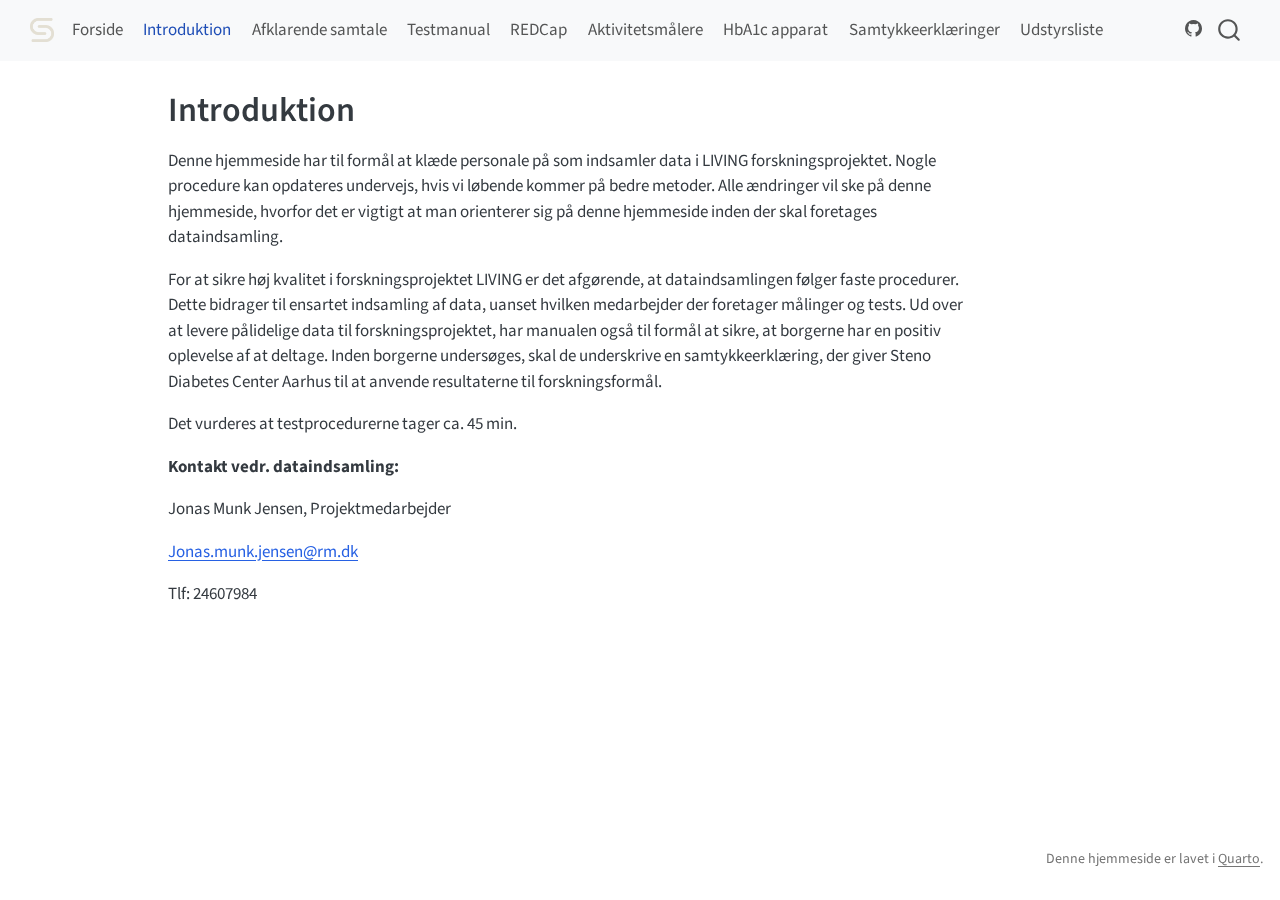
==== commit 797c9a8e: "Built site for gh-pages" ====
--- a/0-introduktion.html
+++ b/0-introduktion.html
@@ -78,7 +78,7 @@
       <div class="navbar-container container-fluid">
       <div class="navbar-brand-container mx-auto">
     <a href="./index.html" class="navbar-brand navbar-brand-logo">
-    <img src="./logo.PNG" alt="Steno Diabetes Center Aarhus" class="navbar-logo">
+    <img src="./logo.png" alt="Steno Diabetes Center Aarhus" class="navbar-logo">
     </a>
   </div>
             <div id="quarto-search" class="" title="Search"></div>
@@ -100,7 +100,7 @@
 <span class="menu-text">Afklarende samtale</span></a>
   </li>  
   <li class="nav-item">
-    <a class="nav-link" href="./Testmanual"> 
+    <a class="nav-link" href="./2-testmanual"> 
 <span class="menu-text">Testmanual</span></a>
   </li>  
   <li class="nav-item">
